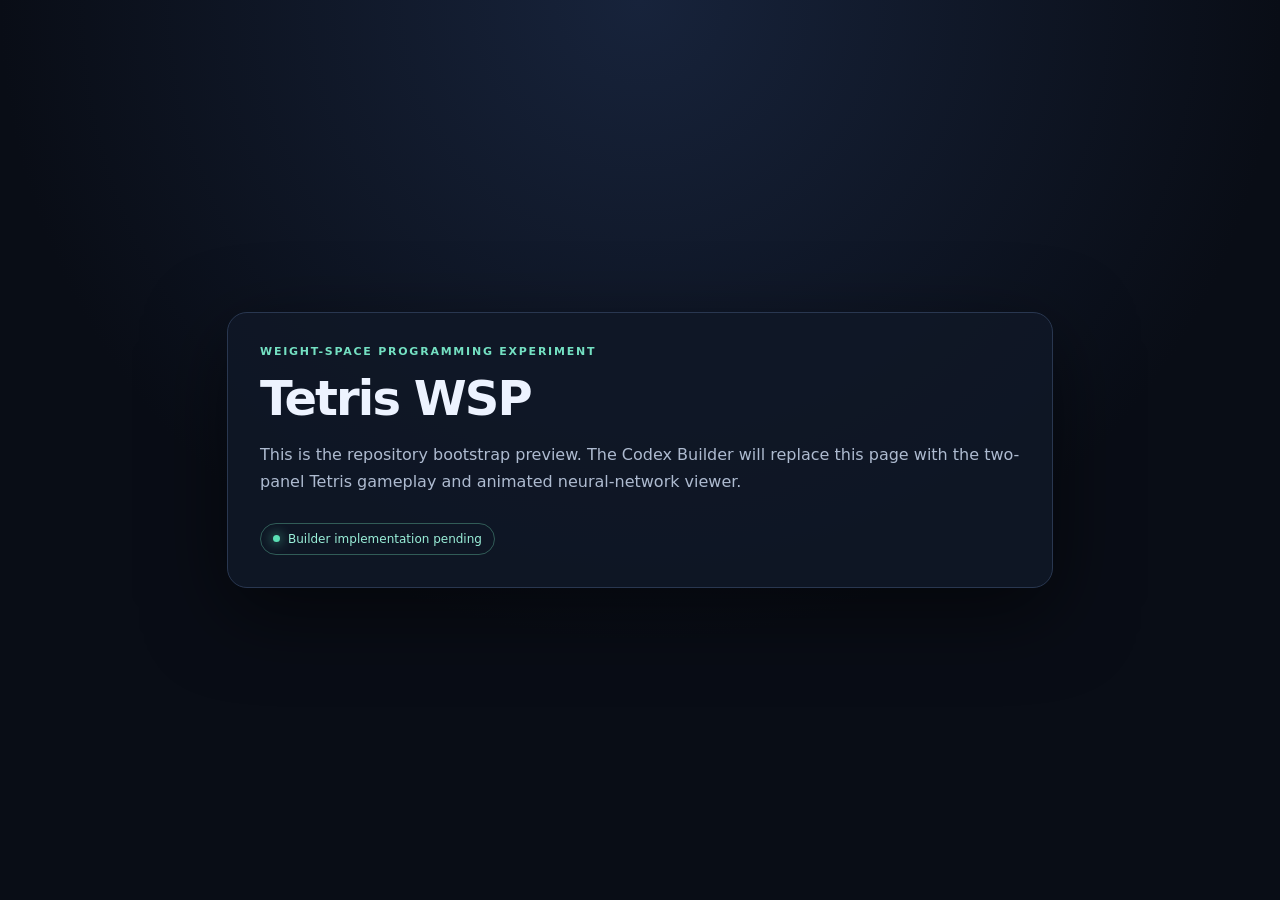
==== viewer/index.html @ 354d4652 "Recover original project scaffold from bootstrap archive" ====
<!doctype html>
<html lang="en">
<head>
  <meta charset="utf-8">
  <meta name="viewport" content="width=device-width, initial-scale=1">
  <meta name="theme-color" content="#090d16">
  <title>Tetris WSP — Builder Preview</title>
  <style>
    :root { color-scheme: dark; font-family: Inter, ui-sans-serif, system-ui, sans-serif; }
    body { margin: 0; min-height: 100vh; display: grid; place-items: center; background: radial-gradient(circle at 50% 0%, #17233b, #090d16 58%); color: #edf3ff; }
    main { width: min(760px, calc(100% - 40px)); padding: 32px; border: 1px solid #293750; border-radius: 20px; background: #101827dd; box-shadow: 0 24px 80px #0008; }
    .eyebrow { color: #74e0c2; letter-spacing: .16em; font-size: 11px; font-weight: 700; }
    h1 { margin: 12px 0; font-size: clamp(30px, 6vw, 48px); letter-spacing: -.04em; }
    p { color: #aebbd0; line-height: 1.65; }
    .status { display: inline-flex; gap: 8px; align-items: center; margin-top: 12px; padding: 8px 12px; border: 1px solid #315c57; border-radius: 999px; color: #9aefd9; font-size: 12px; }
    .dot { width: 7px; height: 7px; border-radius: 50%; background: #5be0b5; box-shadow: 0 0 12px #5be0b5; }
  </style>
</head>
<body>
  <main>
    <div class="eyebrow">WEIGHT-SPACE PROGRAMMING EXPERIMENT</div>
    <h1>Tetris WSP</h1>
    <p>This is the repository bootstrap preview. The Codex Builder will replace this page with the two-panel Tetris gameplay and animated neural-network viewer.</p>
    <div class="status"><span class="dot"></span> Builder implementation pending</div>
  </main>
</body>
</html>
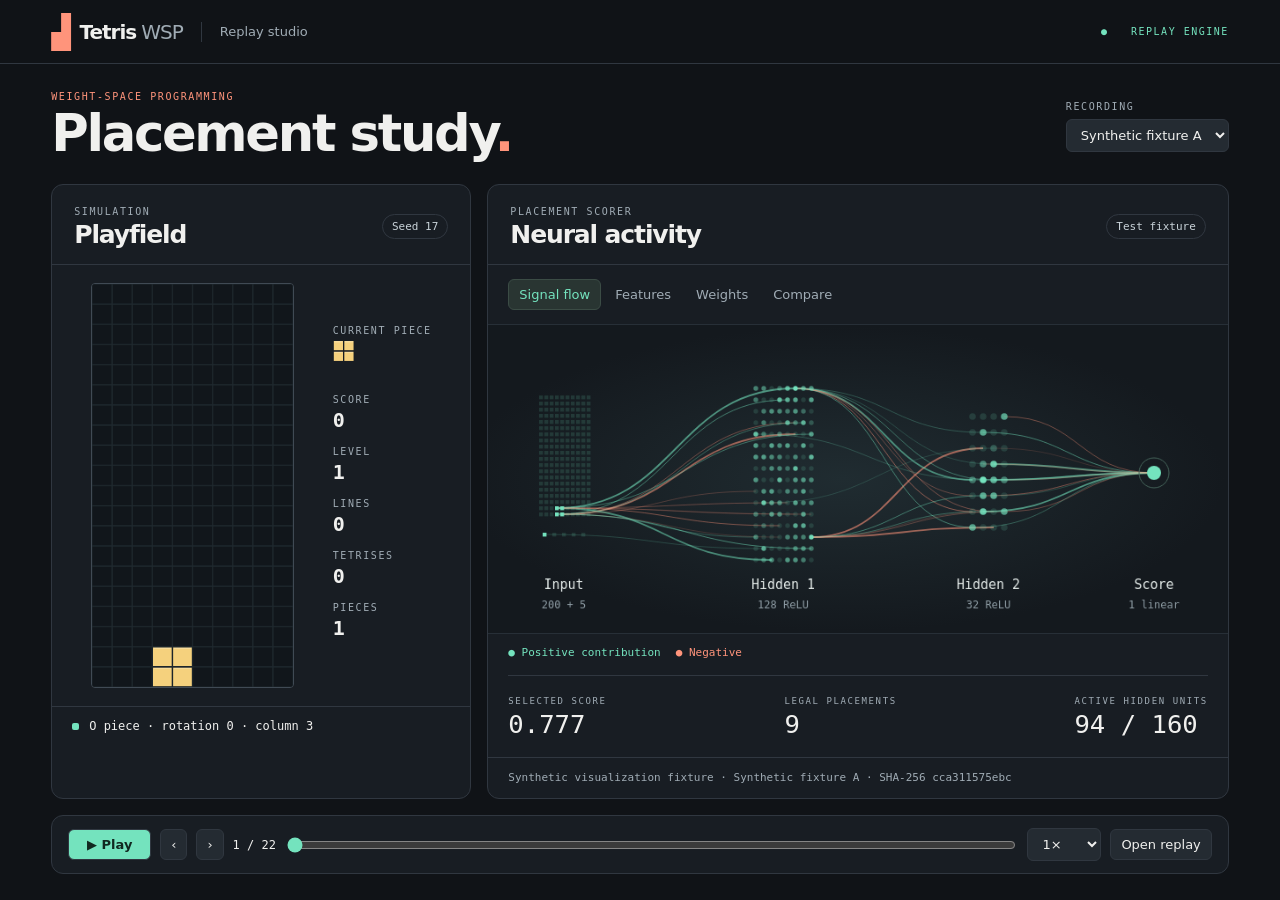
==== commit e6923c07: "Add static replay studio, synchronized comparison, diagnostics and isolated handoff tools" ====
--- a/viewer/index.html
+++ b/viewer/index.html
@@ -1,27 +1,15 @@
 <!doctype html>
-<html lang="en">
-<head>
-  <meta charset="utf-8">
-  <meta name="viewport" content="width=device-width, initial-scale=1">
-  <meta name="theme-color" content="#090d16">
-  <title>Tetris WSP — Builder Preview</title>
-  <style>
-    :root { color-scheme: dark; font-family: Inter, ui-sans-serif, system-ui, sans-serif; }
-    body { margin: 0; min-height: 100vh; display: grid; place-items: center; background: radial-gradient(circle at 50% 0%, #17233b, #090d16 58%); color: #edf3ff; }
-    main { width: min(760px, calc(100% - 40px)); padding: 32px; border: 1px solid #293750; border-radius: 20px; background: #101827dd; box-shadow: 0 24px 80px #0008; }
-    .eyebrow { color: #74e0c2; letter-spacing: .16em; font-size: 11px; font-weight: 700; }
-    h1 { margin: 12px 0; font-size: clamp(30px, 6vw, 48px); letter-spacing: -.04em; }
-    p { color: #aebbd0; line-height: 1.65; }
-    .status { display: inline-flex; gap: 8px; align-items: center; margin-top: 12px; padding: 8px 12px; border: 1px solid #315c57; border-radius: 999px; color: #9aefd9; font-size: 12px; }
-    .dot { width: 7px; height: 7px; border-radius: 50%; background: #5be0b5; box-shadow: 0 0 12px #5be0b5; }
-  </style>
-</head>
-<body>
-  <main>
-    <div class="eyebrow">WEIGHT-SPACE PROGRAMMING EXPERIMENT</div>
-    <h1>Tetris WSP</h1>
-    <p>This is the repository bootstrap preview. The Codex Builder will replace this page with the two-panel Tetris gameplay and animated neural-network viewer.</p>
-    <div class="status"><span class="dot"></span> Builder implementation pending</div>
-  </main>
-</body>
-</html>
+<html lang="en"><head><meta charset="utf-8"><meta name="viewport" content="width=device-width, initial-scale=1"><meta name="theme-color" content="#101318"><title>Tetris WSP · Replay studio</title><link rel="stylesheet" href="viewer.css"></head>
+<body><header><div class="brand"><i class="mark" aria-hidden="true">▟</i> Tetris <b>WSP</b></div><span class="divider"></span><span>Replay studio</span><span class="online">● &nbsp; REPLAY ENGINE</span></header>
+<main><div class="hero"><div><p class="eyebrow">WEIGHT-SPACE PROGRAMMING</p><h1>Placement study<span>.</span></h1></div><div class="source"><label for="source">Recording</label><select id="source"></select></div></div>
+<p id="error" role="alert"></p>
+<section class="panels"><article><div class="panel-heading"><div><p class="eyebrow">SIMULATION</p><h2>Playfield</h2></div><span id="seed" class="chip"></span></div>
+<div class="game"><canvas id="board" width="260" height="520" aria-label="Tetris playfield"></canvas><aside><label>Current piece</label><canvas id="piece" width="120" height="64"></canvas><dl id="stats"></dl></aside></div>
+<div class="decision"><i></i><span id="decision"></span></div></article>
+<article class="network"><div class="panel-heading"><div><p class="eyebrow">PLACEMENT SCORER</p><h2>Neural activity</h2></div><span id="kind" class="chip"></span></div>
+<nav aria-label="Inspector view"><button data-tab="signal" class="active">Signal flow</button><button data-tab="features">Features</button><button data-tab="weights">Weights</button><button data-tab="compare">Compare</button></nav>
+<div id="signal"><div class="diagram"><canvas id="net" width="840" height="350" aria-label="Recorded input, hidden activations and weighted contributions"></canvas></div><div class="legend"><span>● Positive contribution</span><span>● Negative</span></div><div class="readouts"><div><label>Selected score</label><strong id="value"></strong></div><div><label>Legal placements</label><strong id="count"></strong></div><div><label>Active hidden units</label><strong id="active"></strong></div></div></div>
+<div id="features" hidden></div><div id="weights" hidden></div><div id="compare" hidden><label for="other">Aligned recording</label> <select id="other"></select><p id="compareNote"></p><canvas id="second" width="180" height="360" aria-label="Comparison board"></canvas><p id="comparison"></p></div>
+<footer id="provenance"></footer></article></section>
+<section class="transport" aria-label="Playback"><button id="play">▶ Play</button><button id="prev" aria-label="Previous placement">‹</button><button id="next" aria-label="Next placement">›</button><span id="position"></span><input id="timeline" type="range" min="0" value="0" aria-label="Placement"><select aria-label="Playback speed" id="speed"><option value=".5">0.5×</option><option selected value="1">1×</option><option value="2">2×</option><option value="4">4×</option></select><button id="load">Open replay</button><input hidden id="file" type="file" accept=".json" multiple></section>
+</main><script src="viewer.js"></script></body></html>
--- a/viewer/viewer.css
+++ b/viewer/viewer.css
@@ -0,0 +1 @@
+*{box-sizing:border-box} :root{color-scheme:dark;--bg:#101317;--panel:#181d23;--line:#303740;--ink:#f0f0ee;--muted:#a0acb5;--mint:#74e3be;--coral:#ff947b;font:15px "Inter",system-ui,sans-serif}body{margin:0;background:var(--bg);color:var(--ink)}header{height:64px;display:flex;align-items:center;gap:18px;padding:0 4vw;border-bottom:1px solid var(--line);color:var(--muted);font-size:13px}.brand{font-size:20px;font-weight:650;color:var(--ink);letter-spacing:-1px;display:flex;align-items:center;gap:5px}.brand b{font-weight:400;color:var(--muted)}.mark{font:32px monospace;color:var(--coral);margin-right:5px}.divider{height:20px;border-left:1px solid var(--line)}.online{margin-left:auto;color:var(--mint);font:10px monospace;letter-spacing:1.5px}main{max-width:1640px;margin:auto;padding:25px 4vw}.hero,.panel-heading,.transport,.readouts,.decision,.legend,nav{display:flex;align-items:center}.hero,.panel-heading{justify-content:space-between}.hero{margin-bottom:22px}.eyebrow,label,dt{font:10px/1.6 "IBM Plex Mono",monospace;letter-spacing:1.6px;color:var(--muted);text-transform:uppercase;margin:0}.hero .eyebrow{color:var(--coral)}h1,h2{margin:0;letter-spacing:-.045em;font-weight:550}h1{font-size:clamp(34px,4vw,59px);line-height:1.12}h1 span{color:var(--coral)}h2{font-size:25px}.source{display:grid;gap:4px}button,select{background:#242b32;color:var(--ink);border:1px solid var(--line);border-radius:6px;padding:7px 10px;font:inherit;font-size:13px;cursor:pointer}button:hover,select:hover{border-color:#8d9a9d}button:focus-visible,select:focus-visible,input:focus-visible{outline:2px solid var(--mint)}.panels{display:grid;grid-template-columns:minmax(340px,.85fr) minmax(460px,1.5fr);gap:16px}article,.transport{background:var(--panel);border:1px solid var(--line);border-radius:12px}.panel-heading{padding:19px 22px 15px;border-bottom:1px solid var(--line)}.chip{border:1px solid var(--line);border-radius:20px;font:11px monospace;padding:5px 9px;color:#cad4da}.game{display:flex;justify-content:center;align-items:center;gap:clamp(16px,3vw,48px);padding:18px}.game #board{height:clamp(300px,45vh,560px);max-width:64%;border:1px solid #404a54;border-radius:4px}aside{min-width:83px}aside canvas{display:block;width:85px}dl{margin:8px 0}dd{margin:0 0 12px;font:600 20px monospace}.decision{border-top:1px solid var(--line);font:12px monospace;padding:12px 20px;gap:10px}.decision i{background:var(--mint);width:7px;height:7px;border-radius:2px}.network{display:flex;flex-direction:column;min-width:0}nav{gap:3px;padding:14px 20px}nav button{background:transparent;border-color:transparent;color:var(--muted)}nav .active{background:#293532;color:var(--mint);border-color:#3b4c45}.diagram{background:radial-gradient(ellipse at 48% 50%,#202c31 0%,#14191e 70%);border-block:1px solid #272f37}#net{width:100%;height:auto;display:block}.legend{gap:15px;font:11px monospace;padding:12px 20px;color:var(--mint)}.legend span+span{color:var(--coral)}.readouts{border-top:1px solid var(--line);margin:4px 20px;padding:14px 0;justify-content:space-between;gap:8px}.readouts strong{display:block;font:500 clamp(17px,2vw,28px) monospace}.readouts label{font-size:9px}.network footer{color:var(--muted);font:11px/1.5 monospace;margin-top:auto;padding:12px 20px;border-top:1px solid var(--line);overflow-wrap:anywhere}.transport{margin-top:16px;padding:12px 16px;gap:9px}#play{background:var(--mint);color:#112820;font-weight:700;min-width:83px}#position{font:12px monospace;white-space:nowrap}#timeline{flex:1;min-width:40px;accent-color:var(--mint)}#features,#weights,#compare{padding:0 20px 15px;max-height:49vh;overflow:auto;font:13px/1.55 monospace}#second{height:clamp(180px,27vh,330px);width:auto}table{border-collapse:collapse;width:100%;font:12px monospace}td,th{text-align:left;padding:6px;border-bottom:1px solid var(--line)}tr.sel{color:var(--mint)}#error{color:var(--coral)}#error:empty{display:none}@media(max-width:880px){.panels{grid-template-columns:1fr}.game #board{height:360px}.network{min-height:320px}.readouts{justify-content:space-around}.hero{align-items:end}.transport{flex-wrap:wrap}}@media(max-width:540px){main{padding:18px 10px}.online{display:none}.hero{display:grid;gap:10px}nav{padding:10px 8px}.transport{gap:5px}#timeline{order:9;flex-basis:100%}}
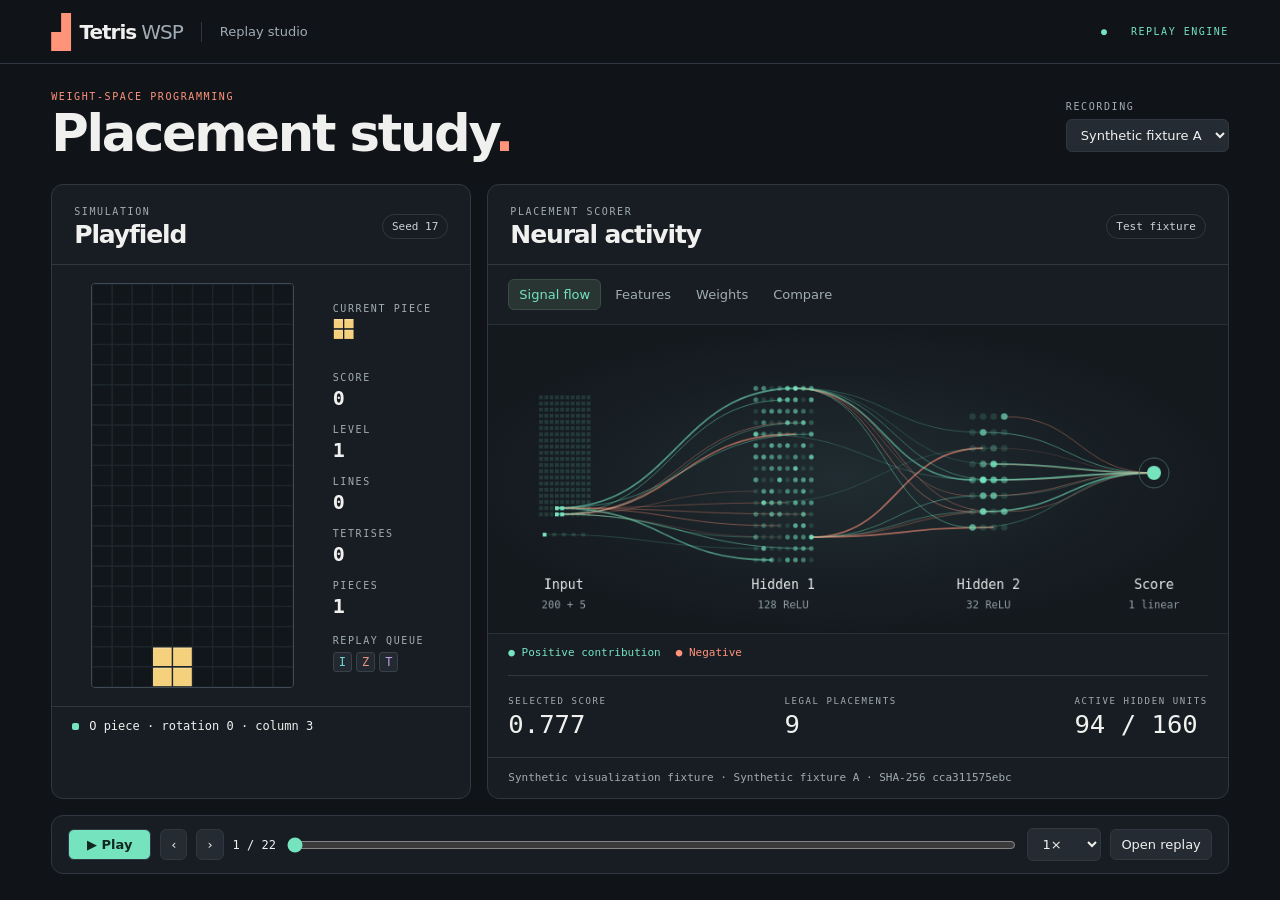
==== commit ffbbc623: "Expose spectator replay queue and verify complete fixture forward passes" ====
--- a/viewer/index.html
+++ b/viewer/index.html
@@ -4,7 +4,7 @@
 <main><div class="hero"><div><p class="eyebrow">WEIGHT-SPACE PROGRAMMING</p><h1>Placement study<span>.</span></h1></div><div class="source"><label for="source">Recording</label><select id="source"></select></div></div>
 <p id="error" role="alert"></p>
 <section class="panels"><article><div class="panel-heading"><div><p class="eyebrow">SIMULATION</p><h2>Playfield</h2></div><span id="seed" class="chip"></span></div>
-<div class="game"><canvas id="board" width="260" height="520" aria-label="Tetris playfield"></canvas><aside><label>Current piece</label><canvas id="piece" width="120" height="64"></canvas><dl id="stats"></dl></aside></div>
+<div class="game"><canvas id="board" width="260" height="520" aria-label="Tetris playfield"></canvas><aside><label>Current piece</label><canvas id="piece" width="120" height="64"></canvas><dl id="stats"></dl><label for="queue">Replay queue</label><div id="queue" aria-label="Upcoming recorded pieces"></div></aside></div>
 <div class="decision"><i></i><span id="decision"></span></div></article>
 <article class="network"><div class="panel-heading"><div><p class="eyebrow">PLACEMENT SCORER</p><h2>Neural activity</h2></div><span id="kind" class="chip"></span></div>
 <nav aria-label="Inspector view"><button data-tab="signal" class="active">Signal flow</button><button data-tab="features">Features</button><button data-tab="weights">Weights</button><button data-tab="compare">Compare</button></nav>
--- a/viewer/viewer.css
+++ b/viewer/viewer.css
@@ -1 +1,3 @@
 *{box-sizing:border-box} :root{color-scheme:dark;--bg:#101317;--panel:#181d23;--line:#303740;--ink:#f0f0ee;--muted:#a0acb5;--mint:#74e3be;--coral:#ff947b;font:15px "Inter",system-ui,sans-serif}body{margin:0;background:var(--bg);color:var(--ink)}header{height:64px;display:flex;align-items:center;gap:18px;padding:0 4vw;border-bottom:1px solid var(--line);color:var(--muted);font-size:13px}.brand{font-size:20px;font-weight:650;color:var(--ink);letter-spacing:-1px;display:flex;align-items:center;gap:5px}.brand b{font-weight:400;color:var(--muted)}.mark{font:32px monospace;color:var(--coral);margin-right:5px}.divider{height:20px;border-left:1px solid var(--line)}.online{margin-left:auto;color:var(--mint);font:10px monospace;letter-spacing:1.5px}main{max-width:1640px;margin:auto;padding:25px 4vw}.hero,.panel-heading,.transport,.readouts,.decision,.legend,nav{display:flex;align-items:center}.hero,.panel-heading{justify-content:space-between}.hero{margin-bottom:22px}.eyebrow,label,dt{font:10px/1.6 "IBM Plex Mono",monospace;letter-spacing:1.6px;color:var(--muted);text-transform:uppercase;margin:0}.hero .eyebrow{color:var(--coral)}h1,h2{margin:0;letter-spacing:-.045em;font-weight:550}h1{font-size:clamp(34px,4vw,59px);line-height:1.12}h1 span{color:var(--coral)}h2{font-size:25px}.source{display:grid;gap:4px}button,select{background:#242b32;color:var(--ink);border:1px solid var(--line);border-radius:6px;padding:7px 10px;font:inherit;font-size:13px;cursor:pointer}button:hover,select:hover{border-color:#8d9a9d}button:focus-visible,select:focus-visible,input:focus-visible{outline:2px solid var(--mint)}.panels{display:grid;grid-template-columns:minmax(340px,.85fr) minmax(460px,1.5fr);gap:16px}article,.transport{background:var(--panel);border:1px solid var(--line);border-radius:12px}.panel-heading{padding:19px 22px 15px;border-bottom:1px solid var(--line)}.chip{border:1px solid var(--line);border-radius:20px;font:11px monospace;padding:5px 9px;color:#cad4da}.game{display:flex;justify-content:center;align-items:center;gap:clamp(16px,3vw,48px);padding:18px}.game #board{height:clamp(300px,45vh,560px);max-width:64%;border:1px solid #404a54;border-radius:4px}aside{min-width:83px}aside canvas{display:block;width:85px}dl{margin:8px 0}dd{margin:0 0 12px;font:600 20px monospace}.decision{border-top:1px solid var(--line);font:12px monospace;padding:12px 20px;gap:10px}.decision i{background:var(--mint);width:7px;height:7px;border-radius:2px}.network{display:flex;flex-direction:column;min-width:0}nav{gap:3px;padding:14px 20px}nav button{background:transparent;border-color:transparent;color:var(--muted)}nav .active{background:#293532;color:var(--mint);border-color:#3b4c45}.diagram{background:radial-gradient(ellipse at 48% 50%,#202c31 0%,#14191e 70%);border-block:1px solid #272f37}#net{width:100%;height:auto;display:block}.legend{gap:15px;font:11px monospace;padding:12px 20px;color:var(--mint)}.legend span+span{color:var(--coral)}.readouts{border-top:1px solid var(--line);margin:4px 20px;padding:14px 0;justify-content:space-between;gap:8px}.readouts strong{display:block;font:500 clamp(17px,2vw,28px) monospace}.readouts label{font-size:9px}.network footer{color:var(--muted);font:11px/1.5 monospace;margin-top:auto;padding:12px 20px;border-top:1px solid var(--line);overflow-wrap:anywhere}.transport{margin-top:16px;padding:12px 16px;gap:9px}#play{background:var(--mint);color:#112820;font-weight:700;min-width:83px}#position{font:12px monospace;white-space:nowrap}#timeline{flex:1;min-width:40px;accent-color:var(--mint)}#features,#weights,#compare{padding:0 20px 15px;max-height:49vh;overflow:auto;font:13px/1.55 monospace}#second{height:clamp(180px,27vh,330px);width:auto}table{border-collapse:collapse;width:100%;font:12px monospace}td,th{text-align:left;padding:6px;border-bottom:1px solid var(--line)}tr.sel{color:var(--mint)}#error{color:var(--coral)}#error:empty{display:none}@media(max-width:880px){.panels{grid-template-columns:1fr}.game #board{height:360px}.network{min-height:320px}.readouts{justify-content:space-around}.hero{align-items:end}.transport{flex-wrap:wrap}}@media(max-width:540px){main{padding:18px 10px}.online{display:none}.hero{display:grid;gap:10px}nav{padding:10px 8px}.transport{gap:5px}#timeline{order:9;flex-basis:100%}}
+
+#queue{display:flex;gap:4px;align-items:center;min-height:25px;color:var(--muted);font:12px monospace}#queue span{background:#222931;border:1px solid #38414a;padding:2px 5px;border-radius:3px}
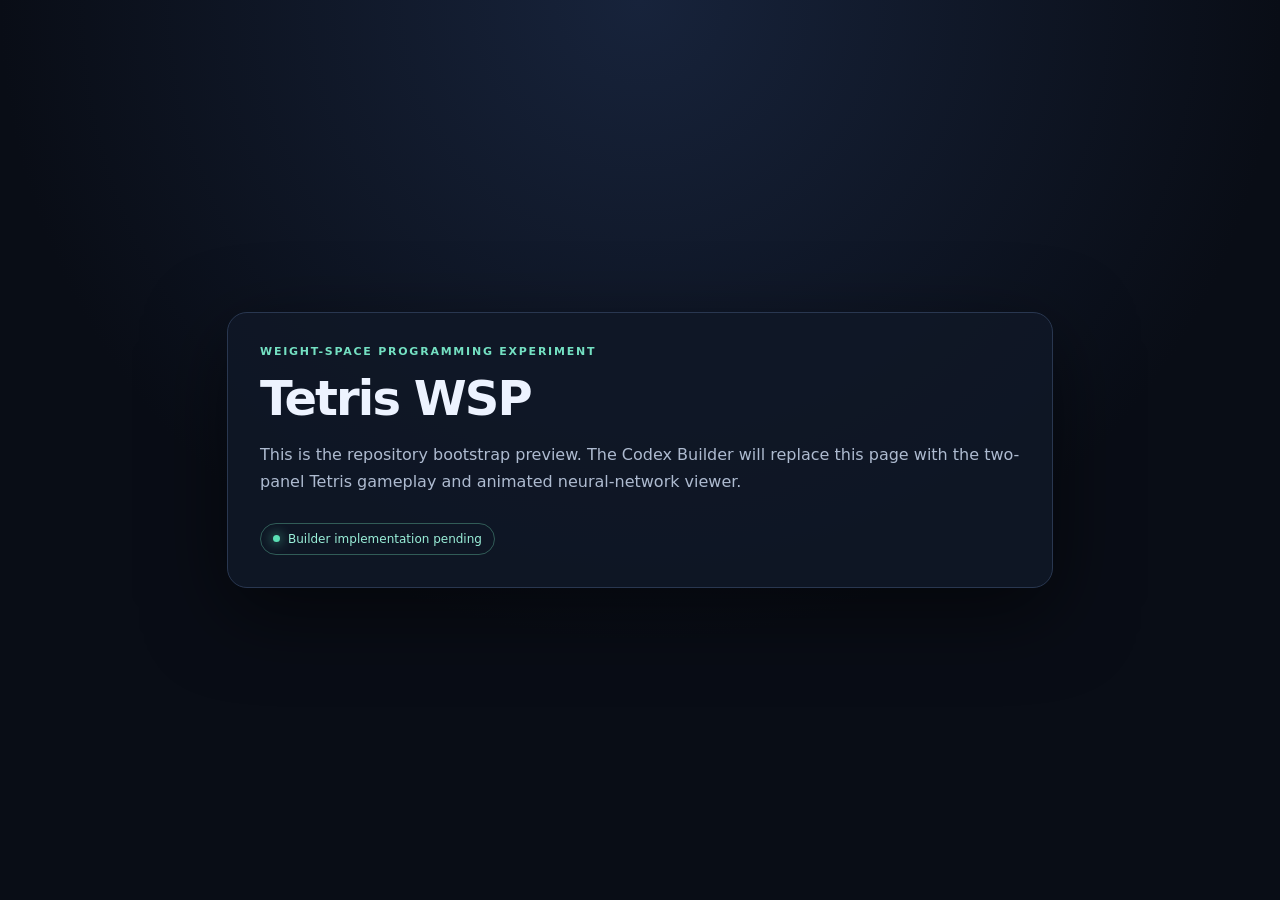
==== commit bb9fcfed: "Recover verified project scaffold from original bootstrap archive" ====
--- a/viewer/index.html
+++ b/viewer/index.html
@@ -1,15 +1,27 @@
 <!doctype html>
-<html lang="en"><head><meta charset="utf-8"><meta name="viewport" content="width=device-width, initial-scale=1"><meta name="theme-color" content="#101318"><title>Tetris WSP · Replay studio</title><link rel="stylesheet" href="viewer.css"></head>
-<body><header><div class="brand"><i class="mark" aria-hidden="true">▟</i> Tetris <b>WSP</b></div><span class="divider"></span><span>Replay studio</span><span class="online">● &nbsp; REPLAY ENGINE</span></header>
-<main><div class="hero"><div><p class="eyebrow">WEIGHT-SPACE PROGRAMMING</p><h1>Placement study<span>.</span></h1></div><div class="source"><label for="source">Recording</label><select id="source"></select></div></div>
-<p id="error" role="alert"></p>
-<section class="panels"><article><div class="panel-heading"><div><p class="eyebrow">SIMULATION</p><h2>Playfield</h2></div><span id="seed" class="chip"></span></div>
-<div class="game"><canvas id="board" width="260" height="520" aria-label="Tetris playfield"></canvas><aside><label>Current piece</label><canvas id="piece" width="120" height="64"></canvas><dl id="stats"></dl><label for="queue">Replay queue</label><div id="queue" aria-label="Upcoming recorded pieces"></div></aside></div>
-<div class="decision"><i></i><span id="decision"></span></div></article>
-<article class="network"><div class="panel-heading"><div><p class="eyebrow">PLACEMENT SCORER</p><h2>Neural activity</h2></div><span id="kind" class="chip"></span></div>
-<nav aria-label="Inspector view"><button data-tab="signal" class="active">Signal flow</button><button data-tab="features">Features</button><button data-tab="weights">Weights</button><button data-tab="compare">Compare</button></nav>
-<div id="signal"><div class="diagram"><canvas id="net" width="840" height="350" aria-label="Recorded input, hidden activations and weighted contributions"></canvas></div><div class="legend"><span>● Positive contribution</span><span>● Negative</span></div><div class="readouts"><div><label>Selected score</label><strong id="value"></strong></div><div><label>Legal placements</label><strong id="count"></strong></div><div><label>Active hidden units</label><strong id="active"></strong></div></div></div>
-<div id="features" hidden></div><div id="weights" hidden></div><div id="compare" hidden><label for="other">Aligned recording</label> <select id="other"></select><p id="compareNote"></p><canvas id="second" width="180" height="360" aria-label="Comparison board"></canvas><p id="comparison"></p></div>
-<footer id="provenance"></footer></article></section>
-<section class="transport" aria-label="Playback"><button id="play">▶ Play</button><button id="prev" aria-label="Previous placement">‹</button><button id="next" aria-label="Next placement">›</button><span id="position"></span><input id="timeline" type="range" min="0" value="0" aria-label="Placement"><select aria-label="Playback speed" id="speed"><option value=".5">0.5×</option><option selected value="1">1×</option><option value="2">2×</option><option value="4">4×</option></select><button id="load">Open replay</button><input hidden id="file" type="file" accept=".json" multiple></section>
-</main><script src="viewer.js"></script></body></html>
+<html lang="en">
+<head>
+  <meta charset="utf-8">
+  <meta name="viewport" content="width=device-width, initial-scale=1">
+  <meta name="theme-color" content="#090d16">
+  <title>Tetris WSP — Builder Preview</title>
+  <style>
+    :root { color-scheme: dark; font-family: Inter, ui-sans-serif, system-ui, sans-serif; }
+    body { margin: 0; min-height: 100vh; display: grid; place-items: center; background: radial-gradient(circle at 50% 0%, #17233b, #090d16 58%); color: #edf3ff; }
+    main { width: min(760px, calc(100% - 40px)); padding: 32px; border: 1px solid #293750; border-radius: 20px; background: #101827dd; box-shadow: 0 24px 80px #0008; }
+    .eyebrow { color: #74e0c2; letter-spacing: .16em; font-size: 11px; font-weight: 700; }
+    h1 { margin: 12px 0; font-size: clamp(30px, 6vw, 48px); letter-spacing: -.04em; }
+    p { color: #aebbd0; line-height: 1.65; }
+    .status { display: inline-flex; gap: 8px; align-items: center; margin-top: 12px; padding: 8px 12px; border: 1px solid #315c57; border-radius: 999px; color: #9aefd9; font-size: 12px; }
+    .dot { width: 7px; height: 7px; border-radius: 50%; background: #5be0b5; box-shadow: 0 0 12px #5be0b5; }
+  </style>
+</head>
+<body>
+  <main>
+    <div class="eyebrow">WEIGHT-SPACE PROGRAMMING EXPERIMENT</div>
+    <h1>Tetris WSP</h1>
+    <p>This is the repository bootstrap preview. The Codex Builder will replace this page with the two-panel Tetris gameplay and animated neural-network viewer.</p>
+    <div class="status"><span class="dot"></span> Builder implementation pending</div>
+  </main>
+</body>
+</html>
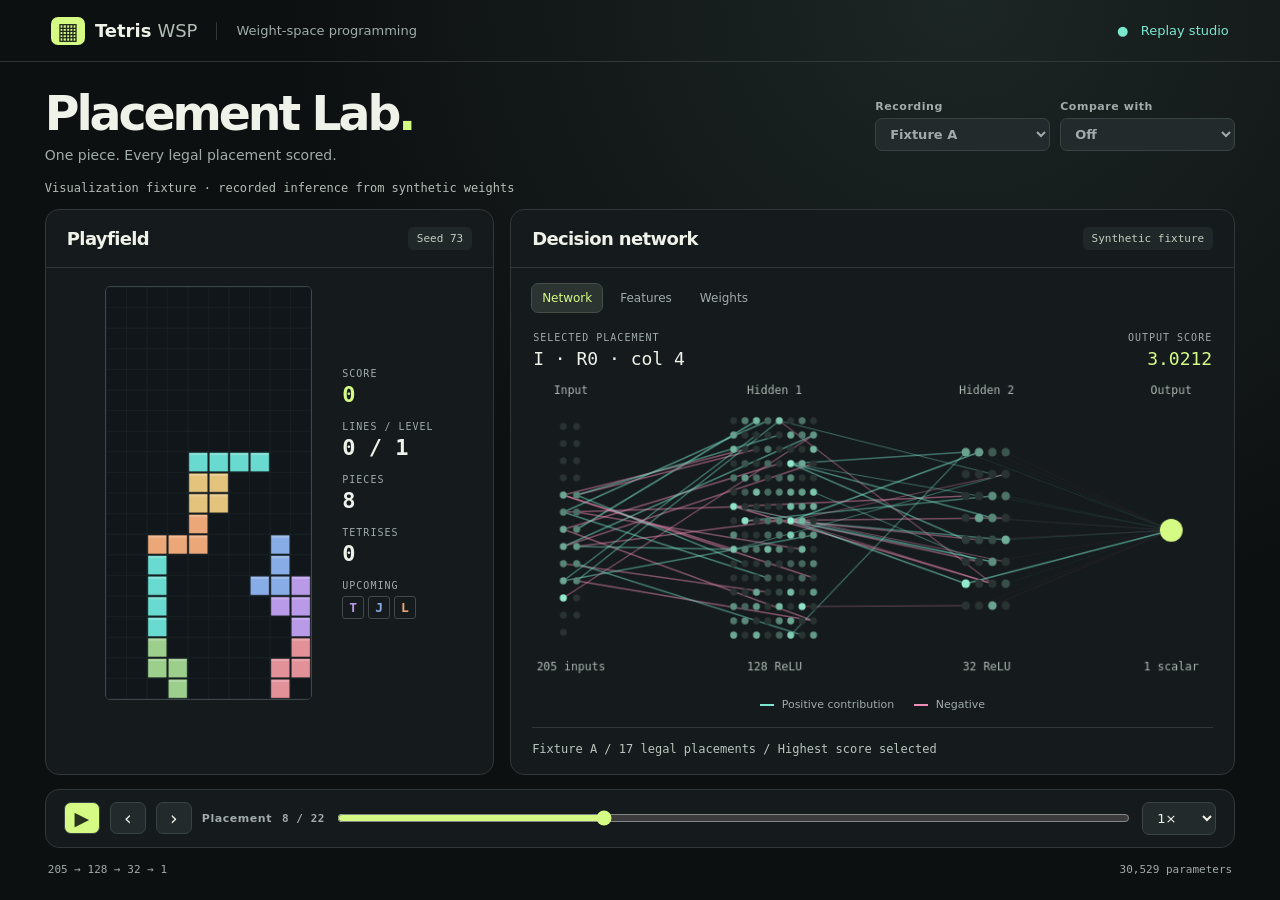
==== commit a3c8b5f8: "Add replay studio, comparison fixtures, artifact diagnostics and experiment handoff" ====
--- a/viewer/index.html
+++ b/viewer/index.html
@@ -1,27 +1,14 @@
 <!doctype html>
-<html lang="en">
-<head>
-  <meta charset="utf-8">
-  <meta name="viewport" content="width=device-width, initial-scale=1">
-  <meta name="theme-color" content="#090d16">
-  <title>Tetris WSP — Builder Preview</title>
-  <style>
-    :root { color-scheme: dark; font-family: Inter, ui-sans-serif, system-ui, sans-serif; }
-    body { margin: 0; min-height: 100vh; display: grid; place-items: center; background: radial-gradient(circle at 50% 0%, #17233b, #090d16 58%); color: #edf3ff; }
-    main { width: min(760px, calc(100% - 40px)); padding: 32px; border: 1px solid #293750; border-radius: 20px; background: #101827dd; box-shadow: 0 24px 80px #0008; }
-    .eyebrow { color: #74e0c2; letter-spacing: .16em; font-size: 11px; font-weight: 700; }
-    h1 { margin: 12px 0; font-size: clamp(30px, 6vw, 48px); letter-spacing: -.04em; }
-    p { color: #aebbd0; line-height: 1.65; }
-    .status { display: inline-flex; gap: 8px; align-items: center; margin-top: 12px; padding: 8px 12px; border: 1px solid #315c57; border-radius: 999px; color: #9aefd9; font-size: 12px; }
-    .dot { width: 7px; height: 7px; border-radius: 50%; background: #5be0b5; box-shadow: 0 0 12px #5be0b5; }
-  </style>
-</head>
-<body>
-  <main>
-    <div class="eyebrow">WEIGHT-SPACE PROGRAMMING EXPERIMENT</div>
-    <h1>Tetris WSP</h1>
-    <p>This is the repository bootstrap preview. The Codex Builder will replace this page with the two-panel Tetris gameplay and animated neural-network viewer.</p>
-    <div class="status"><span class="dot"></span> Builder implementation pending</div>
-  </main>
-</body>
-</html>
+<html lang="en"><head><meta charset="utf-8"><meta name="viewport" content="width=device-width, initial-scale=1">
+<meta name="theme-color" content="#101510"><title>Placement Lab · Tetris WSP</title><link rel="stylesheet" href="viewer.css"></head>
+<body><header><div class="brand"><span class="mark" aria-hidden="true">▦</span> Tetris <b>WSP</b></div><span class="header-line"></span><span class="subbrand">Weight-space programming</span><span class="local">● &nbsp; Replay studio</span></header>
+<main><div class="intro"><div><h1>Placement Lab<span>.</span></h1><p>One piece. Every legal placement scored.</p></div><div class="selectors"><label>Recording<select id="recording"></select></label><label>Compare with<select id="compare"><option value="">Off</option></select></label></div></div>
+<p id="status" role="status">Loading recording…</p>
+<div class="panels"><section class="panel"><div class="panel-head"><h2>Playfield</h2><span class="tag" id="seed"></span></div><div id="games"></div></section>
+<section class="panel neural"><div class="panel-head"><h2>Decision network</h2><span class="tag" id="kind"></span></div>
+<div class="tabs" role="group" aria-label="Inspect decision"><button data-mode="network" aria-pressed="true">Network</button><button data-mode="features" aria-pressed="false">Features</button><button data-mode="weights" aria-pressed="false">Weights</button></div>
+<div class="net-head"><div><small>SELECTED PLACEMENT</small><strong id="placement"></strong></div><div class="right"><small>OUTPUT SCORE</small><strong id="score"></strong></div></div>
+<div id="network"><canvas id="graph" width="760" height="340" aria-label="Recorded input groups, hidden neurons and weighted edges"></canvas><div class="legend"><span><i></i> Positive contribution</span><span><i></i> Negative</span></div></div>
+<div id="detail" hidden></div><div class="readout" id="readout"></div></section></div>
+<section class="transport" aria-label="Replay controls"><button id="play" aria-label="Play">▶</button><button id="prev" aria-label="Previous placement">‹</button><button id="next" aria-label="Next placement">›</button><label class="timeline">Placement <output id="counter"></output><input type="range" id="seek" min="0" value="0" aria-label="Placement"></label><select id="speed" aria-label="Playback speed"><option value=".5">0.5×</option><option value="1" selected>1×</option><option value="2">2×</option><option value="4">4×</option></select></section>
+<footer><span>205 → 128 → 32 → 1</span><span>30,529 parameters</span></footer></main><script type="module" src="viewer.js"></script></body></html>
--- a/viewer/viewer.css
+++ b/viewer/viewer.css
@@ -0,0 +1 @@
+:root{color-scheme:dark;--bg:#0d1011;--panel:#151a1c;--border:#303639;--muted:#a0abaa;--lime:#d5fb84;--mint:#7be7cf;--rose:#ed8eb7;font-family:"Inter","Segoe UI",system-ui,sans-serif}*{box-sizing:border-box}body{margin:0;color:#eff2e9;background:radial-gradient(ellipse at 75% 0%,#1c2624 0,transparent 49%),var(--bg);min-height:100vh}header{height:62px;padding:0 4vw;display:flex;align-items:center;gap:19px;border-bottom:1px solid var(--border);font-size:13px}.brand{display:flex;align-items:center;gap:6px;font-weight:700;font-size:18px}.brand b{font-weight:400;color:#b2bdb5}.mark{background:var(--lime);color:#20271a;border-radius:7px;padding:1px 6px;font-size:23px;margin-right:4px}.header-line{height:18px;border-left:1px solid var(--border)}.subbrand,footer,p,label{color:var(--muted)}.local{margin-left:auto;color:var(--mint)}main{width:min(1420px,93vw);margin:0 auto}.intro,.panel-head,.net-head,.transport,.selectors,footer,.legend{display:flex;align-items:center;justify-content:space-between}.intro{padding:26px 0 18px;gap:15px}h1,h2,p{margin:0}h1{font-size:clamp(34px,3.7vw,58px);letter-spacing:-.065em;line-height:1.1}h1 span{color:var(--lime)}p{font-size:14px;margin-top:7px}.selectors{gap:10px}label,small{font-size:11px;font-weight:600;letter-spacing:.05em}select,button{font:inherit;color:inherit;background:#232a2b;border:1px solid #394344;border-radius:7px;padding:7px 10px;cursor:pointer}select{display:block;font-size:13px;margin-top:5px}#status{font:12px ui-monospace,monospace;color:#b3beb6;margin:0 0 14px}.panels{display:grid;grid-template-columns:minmax(350px,.88fr) minmax(450px,1.42fr);gap:16px}.panel,.transport{border:1px solid var(--border);background:var(--panel);border-radius:14px;overflow:hidden}.panel-head{padding:17px 21px;border-bottom:1px solid var(--border)}h2{font-size:18px;letter-spacing:-.035em}.tag{font:11px ui-monospace,monospace;color:#c4cdbe;background:#202729;padding:5px 9px;border-radius:5px}.game{display:flex;align-items:center;justify-content:center;gap:clamp(14px,2.4vw,38px);padding:18px}.board{height:clamp(320px,46vh,515px);aspect-ratio:1/2;max-width:62%;border:1px solid #3d474a;border-radius:5px}.metrics{display:grid;gap:14px;min-width:92px}small{display:block;color:var(--muted);font:10px ui-monospace,monospace;letter-spacing:.1em}.metrics b{display:block;font:600 22px ui-monospace,monospace;margin-top:3px}.metrics .big{color:var(--lime)}.pieces{display:flex;gap:4px;margin-top:5px}.pieces span{font:600 13px monospace;padding:3px 6px;border:1px solid #434949;border-radius:3px}.tabs{display:flex;gap:6px;padding:15px 20px 0}.tabs button{background:transparent;border-color:transparent;color:var(--muted);font-size:12px}.tabs [aria-pressed=true]{background:#2b3431;border-color:#434e46;color:var(--lime)}.net-head{padding:19px 22px 5px}.net-head strong{display:block;font:500 18px ui-monospace,monospace;margin-top:5px}.right{text-align:right}.right strong{color:var(--lime)}#graph{display:block;width:100%;height:auto}.legend{justify-content:center;gap:20px;color:var(--muted);font-size:11px}.legend i{display:inline-block;width:14px;border-top:2px solid var(--mint);vertical-align:middle;margin-right:4px}.legend span+span i{border-color:var(--rose)}.readout{margin:16px 21px;padding-top:12px;border-top:1px solid var(--border);font:12px/1.5 ui-monospace,monospace;color:#b9c5bd}.transport{margin-top:14px;padding:12px 18px;gap:10px}.transport button{font-size:19px;width:36px;padding:4px}.transport #play{background:var(--lime);color:#27331c}.timeline{flex:1;display:flex;align-items:center;gap:10px}.timeline input{width:100%;accent-color:var(--lime);min-width:35px}.timeline output{white-space:nowrap;font-family:monospace}.transport select{margin:0}footer{padding:15px 3px;font:11px monospace}#detail{height:clamp(230px,25vw,370px);overflow:auto;margin:15px 22px;color:#cad2cb;font:13px/1.7 monospace;white-space:pre-wrap}#games.paired{display:flex}#games.paired .game{width:50%;flex-direction:column;gap:8px;padding:10px 4px}#games.paired .board{max-width:95%;height:auto;width:min(100%,185px)}#games.paired .metrics{grid-template-columns:1fr 1fr;gap:5px}#games.paired b{font-size:14px}.game h3{font-size:12px;margin:0}.neural{min-width:0}@media(max-width:900px){.panels{grid-template-columns:1fr}.board{height:350px}.game{gap:35px}.intro{align-items:flex-start}.subbrand{display:none}}@media(max-width:550px){main{width:94vw}.intro{display:block}.selectors{justify-content:flex-start;margin-top:14px}.timeline{flex-wrap:wrap;gap:1px}.transport{gap:4px}.panel-head{padding:14px}.header-line{display:none}}
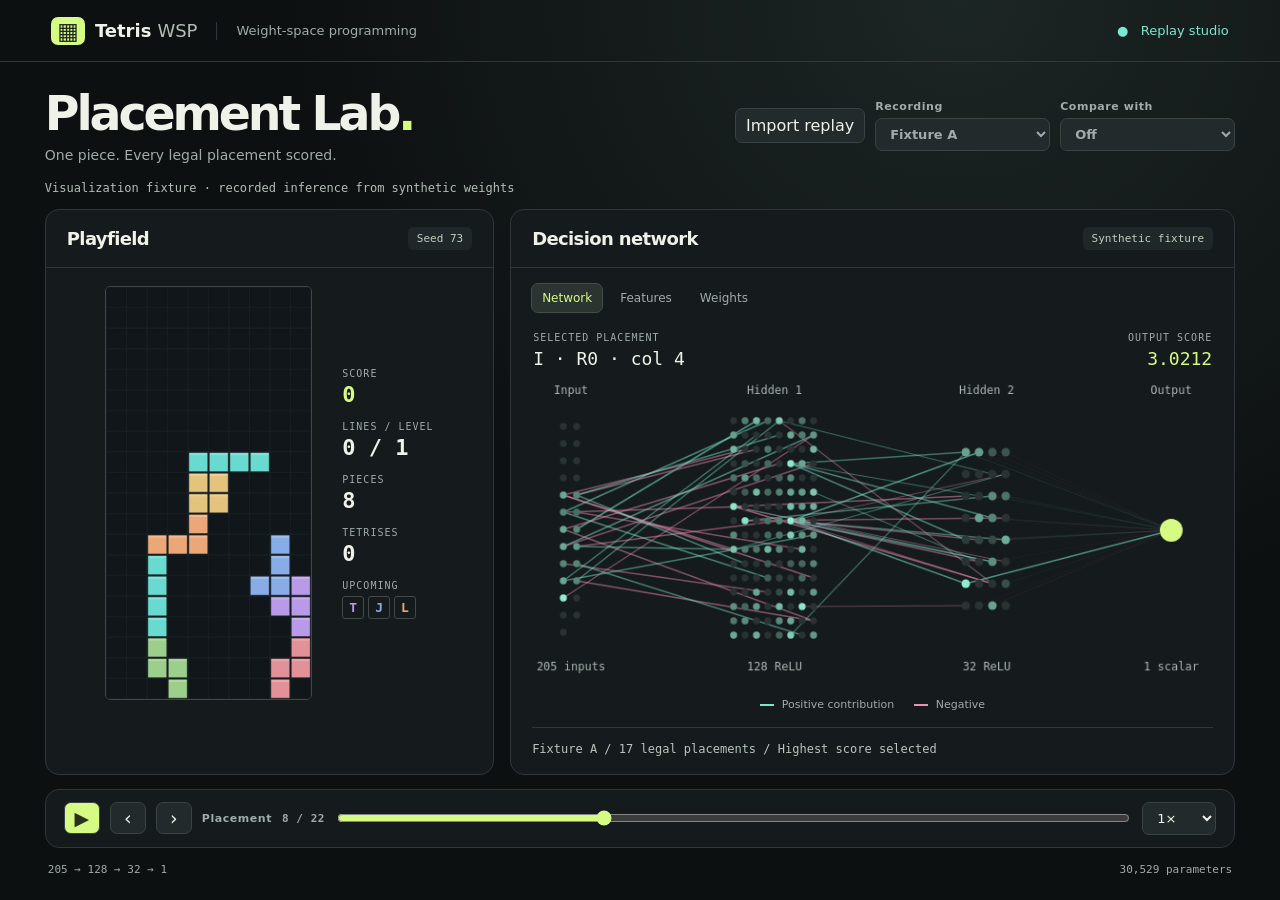
==== commit aad0c2bb: "Freeze Placement Lab for isolated Astra weight experiments" ====
--- a/viewer/index.html
+++ b/viewer/index.html
@@ -2,7 +2,7 @@
 <html lang="en"><head><meta charset="utf-8"><meta name="viewport" content="width=device-width, initial-scale=1">
 <meta name="theme-color" content="#101510"><title>Placement Lab · Tetris WSP</title><link rel="stylesheet" href="viewer.css"></head>
 <body><header><div class="brand"><span class="mark" aria-hidden="true">▦</span> Tetris <b>WSP</b></div><span class="header-line"></span><span class="subbrand">Weight-space programming</span><span class="local">● &nbsp; Replay studio</span></header>
-<main><div class="intro"><div><h1>Placement Lab<span>.</span></h1><p>One piece. Every legal placement scored.</p></div><div class="selectors"><label>Recording<select id="recording"></select></label><label>Compare with<select id="compare"><option value="">Off</option></select></label></div></div>
+<main><div class="intro"><div><h1>Placement Lab<span>.</span></h1><p>One piece. Every legal placement scored.</p></div><div class="selectors"><button id="import" type="button">Import replay</button><input type="file" id="file" accept=".json,application/json" hidden><label>Recording<select id="recording"></select></label><label>Compare with<select id="compare"><option value="">Off</option></select></label></div></div>
 <p id="status" role="status">Loading recording…</p>
 <div class="panels"><section class="panel"><div class="panel-head"><h2>Playfield</h2><span class="tag" id="seed"></span></div><div id="games"></div></section>
 <section class="panel neural"><div class="panel-head"><h2>Decision network</h2><span class="tag" id="kind"></span></div>
--- a/viewer/viewer.css
+++ b/viewer/viewer.css
@@ -1 +1,2 @@
 :root{color-scheme:dark;--bg:#0d1011;--panel:#151a1c;--border:#303639;--muted:#a0abaa;--lime:#d5fb84;--mint:#7be7cf;--rose:#ed8eb7;font-family:"Inter","Segoe UI",system-ui,sans-serif}*{box-sizing:border-box}body{margin:0;color:#eff2e9;background:radial-gradient(ellipse at 75% 0%,#1c2624 0,transparent 49%),var(--bg);min-height:100vh}header{height:62px;padding:0 4vw;display:flex;align-items:center;gap:19px;border-bottom:1px solid var(--border);font-size:13px}.brand{display:flex;align-items:center;gap:6px;font-weight:700;font-size:18px}.brand b{font-weight:400;color:#b2bdb5}.mark{background:var(--lime);color:#20271a;border-radius:7px;padding:1px 6px;font-size:23px;margin-right:4px}.header-line{height:18px;border-left:1px solid var(--border)}.subbrand,footer,p,label{color:var(--muted)}.local{margin-left:auto;color:var(--mint)}main{width:min(1420px,93vw);margin:0 auto}.intro,.panel-head,.net-head,.transport,.selectors,footer,.legend{display:flex;align-items:center;justify-content:space-between}.intro{padding:26px 0 18px;gap:15px}h1,h2,p{margin:0}h1{font-size:clamp(34px,3.7vw,58px);letter-spacing:-.065em;line-height:1.1}h1 span{color:var(--lime)}p{font-size:14px;margin-top:7px}.selectors{gap:10px}label,small{font-size:11px;font-weight:600;letter-spacing:.05em}select,button{font:inherit;color:inherit;background:#232a2b;border:1px solid #394344;border-radius:7px;padding:7px 10px;cursor:pointer}select{display:block;font-size:13px;margin-top:5px}#status{font:12px ui-monospace,monospace;color:#b3beb6;margin:0 0 14px}.panels{display:grid;grid-template-columns:minmax(350px,.88fr) minmax(450px,1.42fr);gap:16px}.panel,.transport{border:1px solid var(--border);background:var(--panel);border-radius:14px;overflow:hidden}.panel-head{padding:17px 21px;border-bottom:1px solid var(--border)}h2{font-size:18px;letter-spacing:-.035em}.tag{font:11px ui-monospace,monospace;color:#c4cdbe;background:#202729;padding:5px 9px;border-radius:5px}.game{display:flex;align-items:center;justify-content:center;gap:clamp(14px,2.4vw,38px);padding:18px}.board{height:clamp(320px,46vh,515px);aspect-ratio:1/2;max-width:62%;border:1px solid #3d474a;border-radius:5px}.metrics{display:grid;gap:14px;min-width:92px}small{display:block;color:var(--muted);font:10px ui-monospace,monospace;letter-spacing:.1em}.metrics b{display:block;font:600 22px ui-monospace,monospace;margin-top:3px}.metrics .big{color:var(--lime)}.pieces{display:flex;gap:4px;margin-top:5px}.pieces span{font:600 13px monospace;padding:3px 6px;border:1px solid #434949;border-radius:3px}.tabs{display:flex;gap:6px;padding:15px 20px 0}.tabs button{background:transparent;border-color:transparent;color:var(--muted);font-size:12px}.tabs [aria-pressed=true]{background:#2b3431;border-color:#434e46;color:var(--lime)}.net-head{padding:19px 22px 5px}.net-head strong{display:block;font:500 18px ui-monospace,monospace;margin-top:5px}.right{text-align:right}.right strong{color:var(--lime)}#graph{display:block;width:100%;height:auto}.legend{justify-content:center;gap:20px;color:var(--muted);font-size:11px}.legend i{display:inline-block;width:14px;border-top:2px solid var(--mint);vertical-align:middle;margin-right:4px}.legend span+span i{border-color:var(--rose)}.readout{margin:16px 21px;padding-top:12px;border-top:1px solid var(--border);font:12px/1.5 ui-monospace,monospace;color:#b9c5bd}.transport{margin-top:14px;padding:12px 18px;gap:10px}.transport button{font-size:19px;width:36px;padding:4px}.transport #play{background:var(--lime);color:#27331c}.timeline{flex:1;display:flex;align-items:center;gap:10px}.timeline input{width:100%;accent-color:var(--lime);min-width:35px}.timeline output{white-space:nowrap;font-family:monospace}.transport select{margin:0}footer{padding:15px 3px;font:11px monospace}#detail{height:clamp(230px,25vw,370px);overflow:auto;margin:15px 22px;color:#cad2cb;font:13px/1.7 monospace;white-space:pre-wrap}#games.paired{display:flex}#games.paired .game{width:50%;flex-direction:column;gap:8px;padding:10px 4px}#games.paired .board{max-width:95%;height:auto;width:min(100%,185px)}#games.paired .metrics{grid-template-columns:1fr 1fr;gap:5px}#games.paired b{font-size:14px}.game h3{font-size:12px;margin:0}.neural{min-width:0}@media(max-width:900px){.panels{grid-template-columns:1fr}.board{height:350px}.game{gap:35px}.intro{align-items:flex-start}.subbrand{display:none}}@media(max-width:550px){main{width:94vw}.intro{display:block}.selectors{justify-content:flex-start;margin-top:14px}.timeline{flex-wrap:wrap;gap:1px}.transport{gap:4px}.panel-head{padding:14px}.header-line{display:none}}
+@media(max-width:550px){.selectors{flex-wrap:wrap}}
